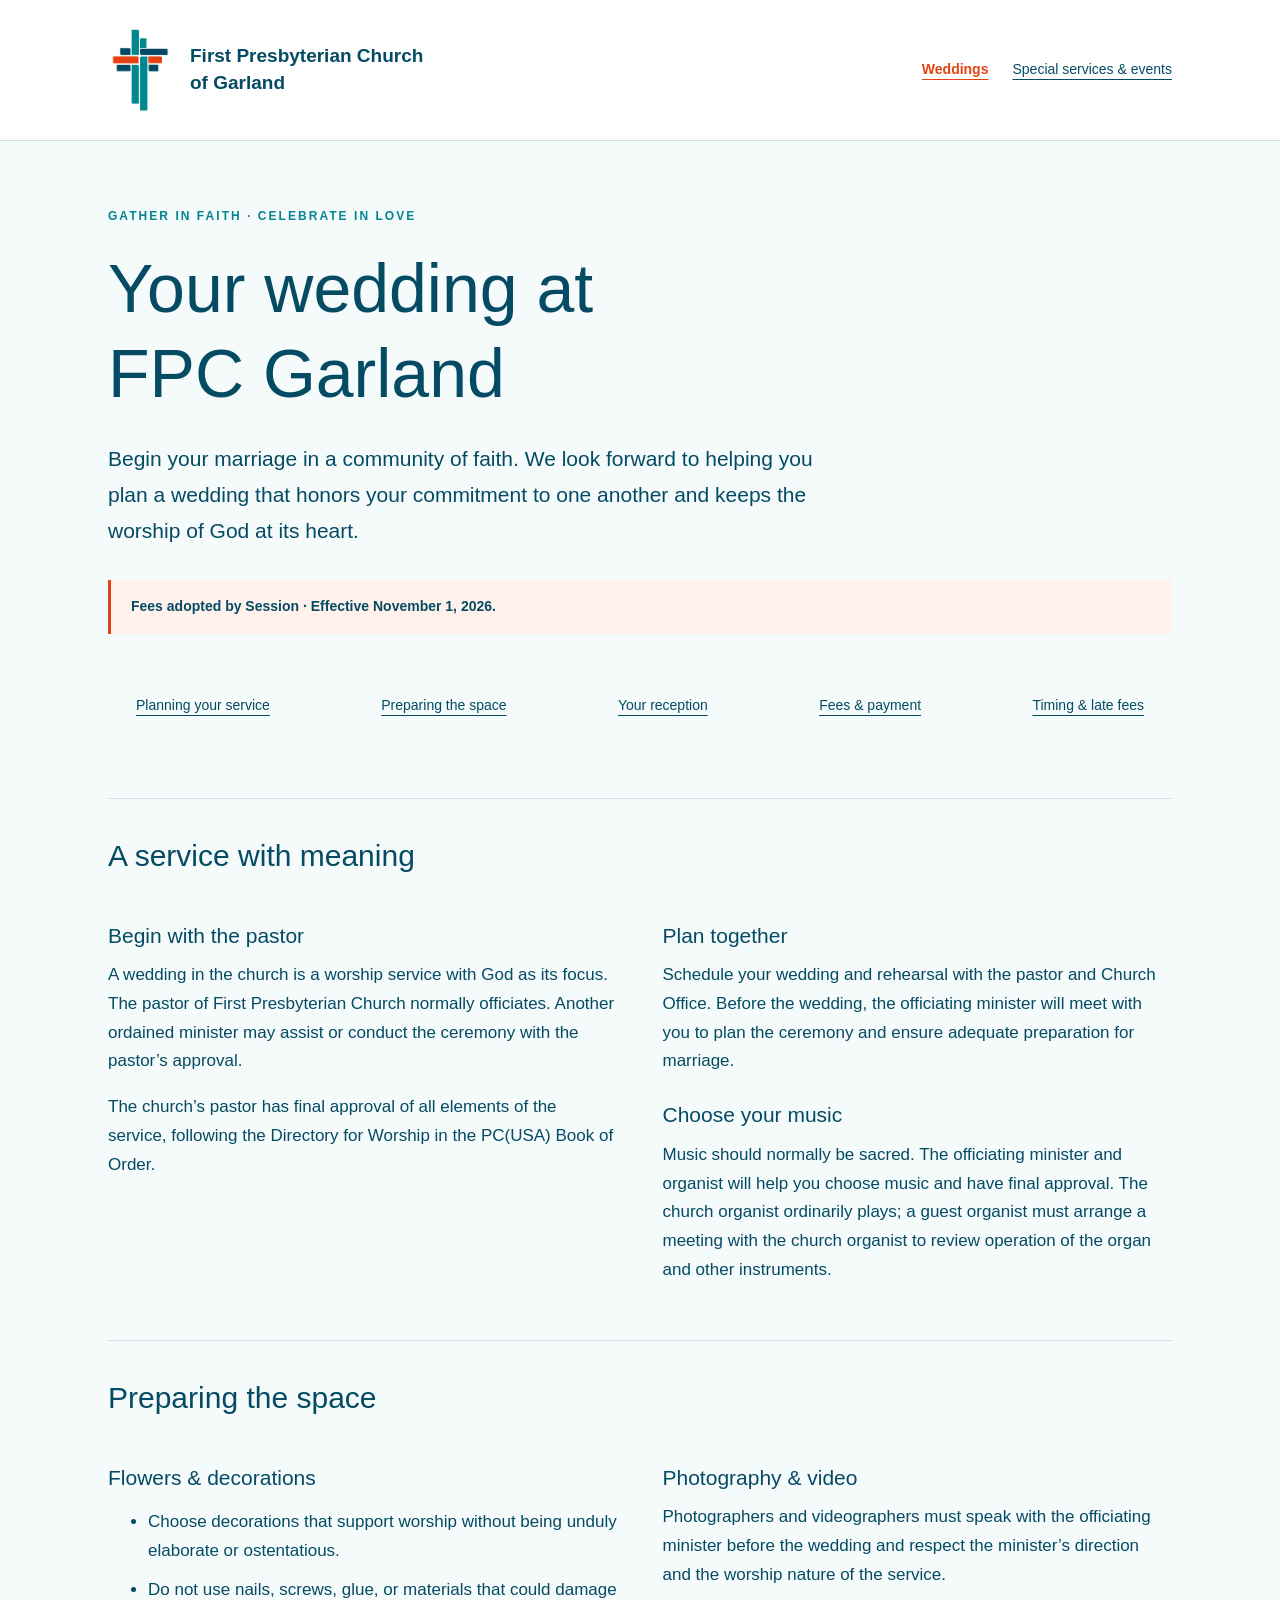
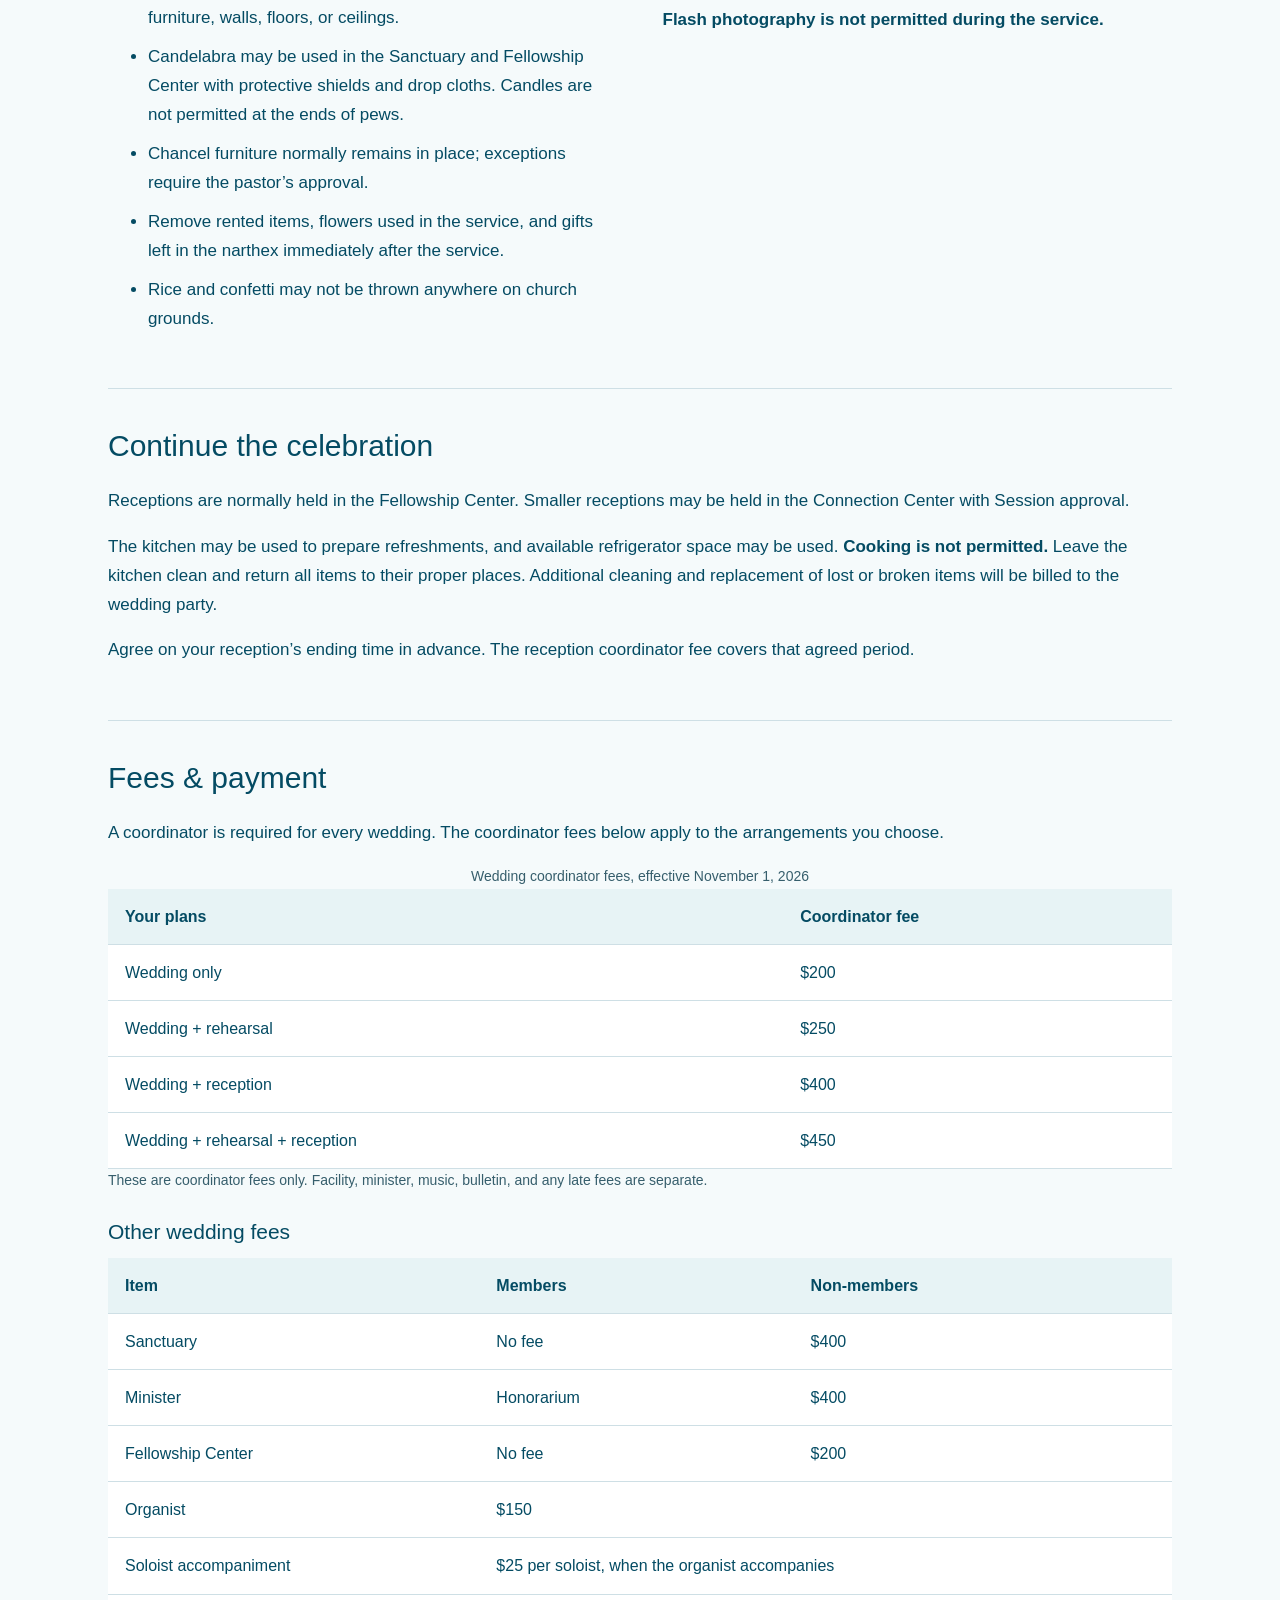
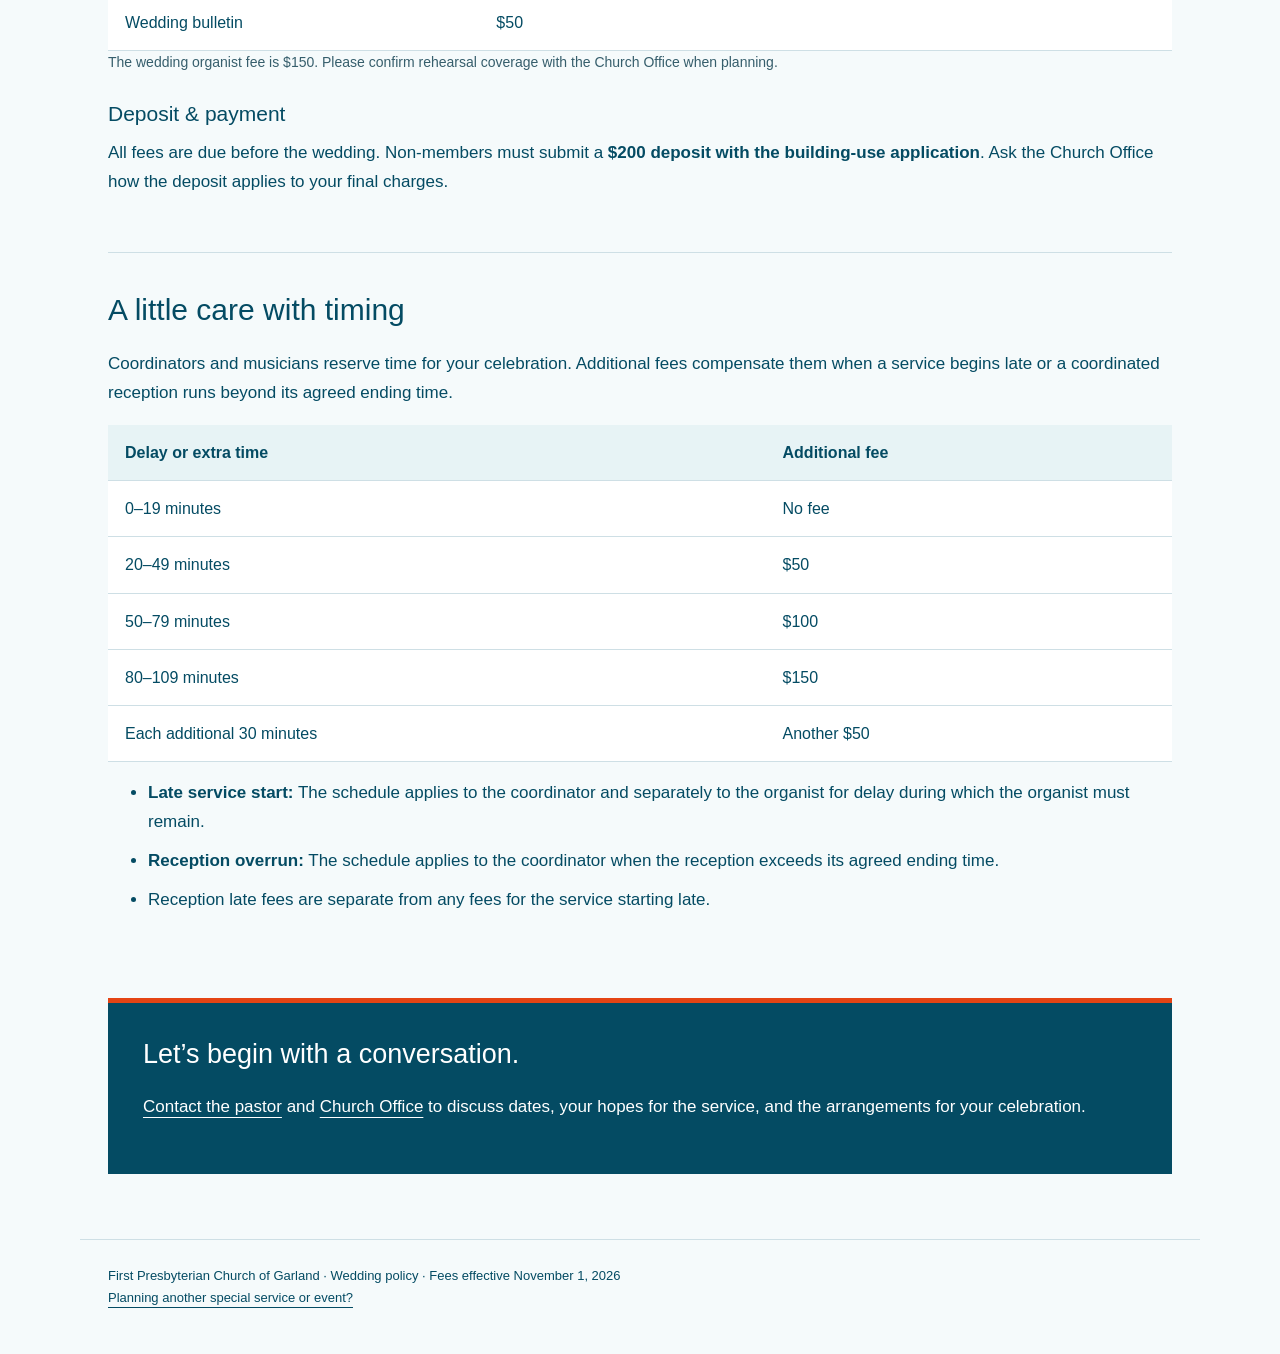
==== index.html @ 1658c7c4 "Add files via upload" ====
<!doctype html><html lang="en"><head><meta charset="utf-8"><meta name="viewport" content="width=device-width, initial-scale=1"><title>Weddings | First Presbyterian Church of Garland</title><link rel="stylesheet" href="styles.css"></head><body>
<header><nav aria-label="Main navigation"><a class="brand" href="index.html"><img src="church-logo.png" alt="" width="64" height="90"><span>First Presbyterian Church<br>of Garland</span></a><div class="links"><a href="index.html" aria-current="page">Weddings</a><a href="special-events.html">Special services &amp; events</a></div></nav></header>
<main><div class="eyebrow">Gather in faith · Celebrate in love</div><h1>Your wedding at<br>FPC Garland</h1><p class="intro">Begin your marriage in a community of faith. We look forward to helping you plan a wedding that honors your commitment to one another and keeps the worship of God at its heart.</p>
<aside class="notice"><strong>Fees adopted by Session · Effective November 1, 2026.</strong></aside>
<nav class="jump" aria-label="On this page"><a href="#planning">Planning your service</a><a href="#details">Preparing the space</a><a href="#reception">Your reception</a><a href="#fees">Fees &amp; payment</a><a href="#timing">Timing &amp; late fees</a></nav>
<section id="planning"><h2>A service with meaning</h2><div class="grid"><div><h3>Begin with the pastor</h3><p>A wedding in the church is a worship service with God as its focus. The pastor of First Presbyterian Church normally officiates. Another ordained minister may assist or conduct the ceremony with the pastor’s approval.</p><p>The church’s pastor has final approval of all elements of the service, following the Directory for Worship in the PC(USA) Book of Order.</p></div><div><h3>Plan together</h3><p>Schedule your wedding and rehearsal with the pastor and Church Office. Before the wedding, the officiating minister will meet with you to plan the ceremony and ensure adequate preparation for marriage.</p><h3>Choose your music</h3><p>Music should normally be sacred. The officiating minister and organist will help you choose music and have final approval. The church organist ordinarily plays; a guest organist must arrange a meeting with the church organist to review operation of the organ and other instruments.</p></div></div></section>
<section id="details"><h2>Preparing the space</h2><div class="grid"><div><h3>Flowers &amp; decorations</h3><ul><li>Choose decorations that support worship without being unduly elaborate or ostentatious.</li><li>Do not use nails, screws, glue, or materials that could damage furniture, walls, floors, or ceilings.</li><li>Candelabra may be used in the Sanctuary and Fellowship Center with protective shields and drop cloths. Candles are not permitted at the ends of pews.</li><li>Chancel furniture normally remains in place; exceptions require the pastor’s approval.</li><li>Remove rented items, flowers used in the service, and gifts left in the narthex immediately after the service.</li><li>Rice and confetti may not be thrown anywhere on church grounds.</li></ul></div><div><h3>Photography &amp; video</h3><p>Photographers and videographers must speak with the officiating minister before the wedding and respect the minister’s direction and the worship nature of the service.</p><p><strong>Flash photography is not permitted during the service.</strong></p></div></div></section>
<section id="reception"><h2>Continue the celebration</h2><p>Receptions are normally held in the Fellowship Center. Smaller receptions may be held in the Connection Center with Session approval.</p><p>The kitchen may be used to prepare refreshments, and available refrigerator space may be used. <strong>Cooking is not permitted.</strong> Leave the kitchen clean and return all items to their proper places. Additional cleaning and replacement of lost or broken items will be billed to the wedding party.</p><p>Agree on your reception’s ending time in advance. The reception coordinator fee covers that agreed period.</p></section>
<section id="fees"><h2>Fees &amp; payment</h2><p>A coordinator is required for every wedding. The coordinator fees below apply to the arrangements you choose.</p><table><caption class="small">Wedding coordinator fees, effective November 1, 2026</caption><thead><tr><th scope="col">Your plans</th><th scope="col">Coordinator fee</th></tr></thead><tbody><tr><td>Wedding only</td><td>$200</td></tr><tr><td>Wedding + rehearsal</td><td>$250</td></tr><tr><td>Wedding + reception</td><td>$400</td></tr><tr><td>Wedding + rehearsal + reception</td><td>$450</td></tr></tbody></table><p class="small">These are coordinator fees only. Facility, minister, music, bulletin, and any late fees are separate.</p>
<h3>Other wedding fees</h3><table><thead><tr><th scope="col">Item</th><th scope="col">Members</th><th scope="col">Non-members</th></tr></thead><tbody><tr><td>Sanctuary</td><td>No fee</td><td>$400</td></tr><tr><td>Minister</td><td>Honorarium</td><td>$400</td></tr><tr><td>Fellowship Center</td><td>No fee</td><td>$200</td></tr><tr><td>Organist</td><td colspan="2">$150</td></tr><tr><td>Soloist accompaniment</td><td colspan="2">$25 per soloist, when the organist accompanies</td></tr><tr><td>Wedding bulletin</td><td colspan="2">$50</td></tr></tbody></table><p class="small">The wedding organist fee is $150. Please confirm rehearsal coverage with the Church Office when planning.</p><h3>Deposit &amp; payment</h3><p>All fees are due before the wedding. Non-members must submit a <strong>$200 deposit with the building-use application</strong>. Ask the Church Office how the deposit applies to your final charges.</p></section>
<section id="timing"><h2>A little care with timing</h2><p>Coordinators and musicians reserve time for your celebration. Additional fees compensate them when a service begins late or a coordinated reception runs beyond its agreed ending time.</p><table><thead><tr><th scope="col">Delay or extra time</th><th scope="col">Additional fee</th></tr></thead><tbody><tr><td>0–19 minutes</td><td>No fee</td></tr><tr><td>20–49 minutes</td><td>$50</td></tr><tr><td>50–79 minutes</td><td>$100</td></tr><tr><td>80–109 minutes</td><td>$150</td></tr><tr><td>Each additional 30 minutes</td><td>Another $50</td></tr></tbody></table><ul><li><strong>Late service start:</strong> The schedule applies to the coordinator and separately to the organist for delay during which the organist must remain.</li><li><strong>Reception overrun:</strong> The schedule applies to the coordinator when the reception exceeds its agreed ending time.</li><li>Reception late fees are separate from any fees for the service starting late.</li></ul></section>
<div class="callout"><h2>Let’s begin with a conversation.</h2><p><a href="mailto:danandersonlittle@gmail.com">Contact the pastor</a> and <a href="mailto:fpcgarlandtx@gmail.com">Church Office</a> to discuss dates, your hopes for the service, and the arrangements for your celebration.</p></div></main><footer>First Presbyterian Church of Garland · Wedding policy · Fees effective November 1, 2026<br><a href="special-events.html">Planning another special service or event?</a></footer></body></html>
---- styles.css ----
:root{--ink:#044b63;--green:#048493;--cream:#f5fafb;--gold:#e44414}*{box-sizing:border-box}body{margin:0;background:var(--cream);color:var(--ink);font:17px/1.7 Corbel,'Segoe UI',Arial,sans-serif}header{border-bottom:1px solid #cedfe5;background:#ffffff}nav{max-width:1120px;margin:auto;padding:25px 28px;display:flex;justify-content:space-between;gap:24px;align-items:center}a{color:inherit;text-underline-offset:5px}nav a{font-size:14px}nav .brand{font-size:16px;font-weight:700;text-decoration:none;max-width:300px;line-height:1.4}.links{display:flex;gap:24px}main{max-width:1120px;margin:auto;padding:65px 28px}.eyebrow{text-transform:uppercase;letter-spacing:.17em;font-size:12px;font-weight:700;color:#048493}h1,h2,h3{font-family:Corbel,'Segoe UI',Arial,sans-serif;line-height:1.25;font-weight:400}h1{font-size:clamp(38px,6vw,68px);max-width:850px;margin:20px 0 25px}h2{font-size:30px;margin:0 0 22px}h3{font-size:21px;margin:26px 0 12px}.intro{font-size:21px;max-width:750px}.notice{border-left:3px solid var(--gold);padding:15px 20px;background:#fff1eb;font-size:14px;margin:32px 0}.jump{display:flex;flex-wrap:wrap;gap:12px 26px;margin:35px 0 55px;font-size:14px}section{border-top:1px solid #cedfe5;padding:38px 0;scroll-margin-top:25px}.grid{display:grid;grid-template-columns:1fr 1fr;gap:45px}.card{background:white;padding:27px;border:1px solid #cedfe5}.card h3{margin-top:0}p{margin:0 0 17px}li{margin-bottom:10px}table{border-collapse:collapse;width:100%;background:#ffffff;font-size:16px}th,td{text-align:left;padding:14px 17px;border-bottom:1px solid #cedfe5;vertical-align:top}th{background:#e7f3f5;font-weight:600}td:last-child{min-width:125px}.small{font-size:14px;color:#365e6c}.callout{background:var(--green);color:#ffffff;padding:35px;margin-top:28px}.callout h2{font-size:27px}footer{max-width:1120px;margin:auto;padding:25px 28px 45px;font-size:13px;border-top:1px solid #cedfe5}@media(max-width:650px){nav{align-items:flex-start;flex-direction:column}.grid{grid-template-columns:1fr;gap:20px}main{padding-top:40px}th,td{padding:12px 10px;font-size:14px}}@media print{nav,.jump{display:none}main{padding:10px}body{background:white;font-size:11pt}h1{font-size:30pt}section{break-inside:avoid}.notice{background:white}.callout{background:white;color:black}a{text-decoration:none}}

nav a[aria-current='page']{color:#e44414;font-weight:700}.callout{background:#044b63;border-top:5px solid #e44414}h1,h2,h3{color:#044b63}.callout h2{color:white}a:hover{color:#e44414}a:focus-visible{outline:3px solid #048493;outline-offset:5px}.eyebrow{font-weight:700}


nav .brand{display:flex;align-items:center;gap:18px;max-width:390px;font-size:19px}nav .brand img{width:64px;height:90px;object-fit:contain;flex-shrink:0}@media(max-width:650px){nav .brand{font-size:18px}nav .brand img{width:50px;height:70px}}
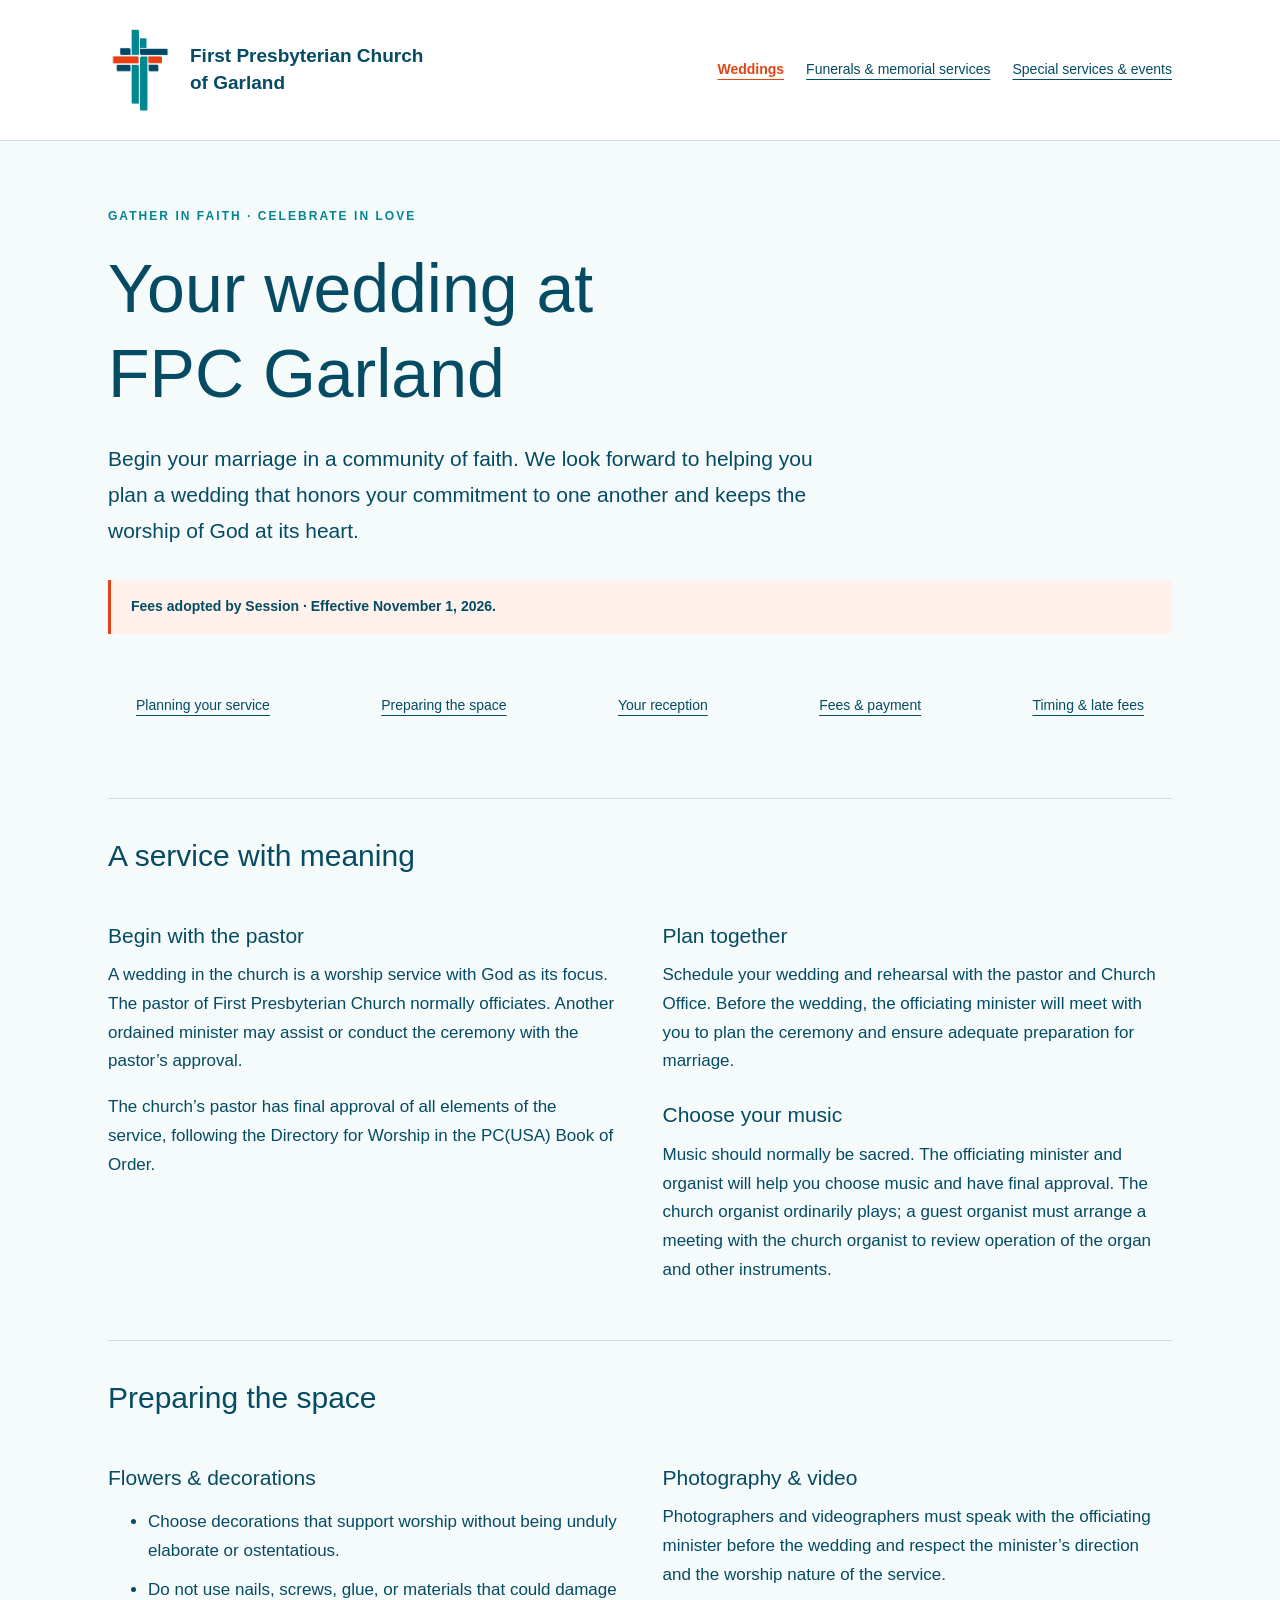
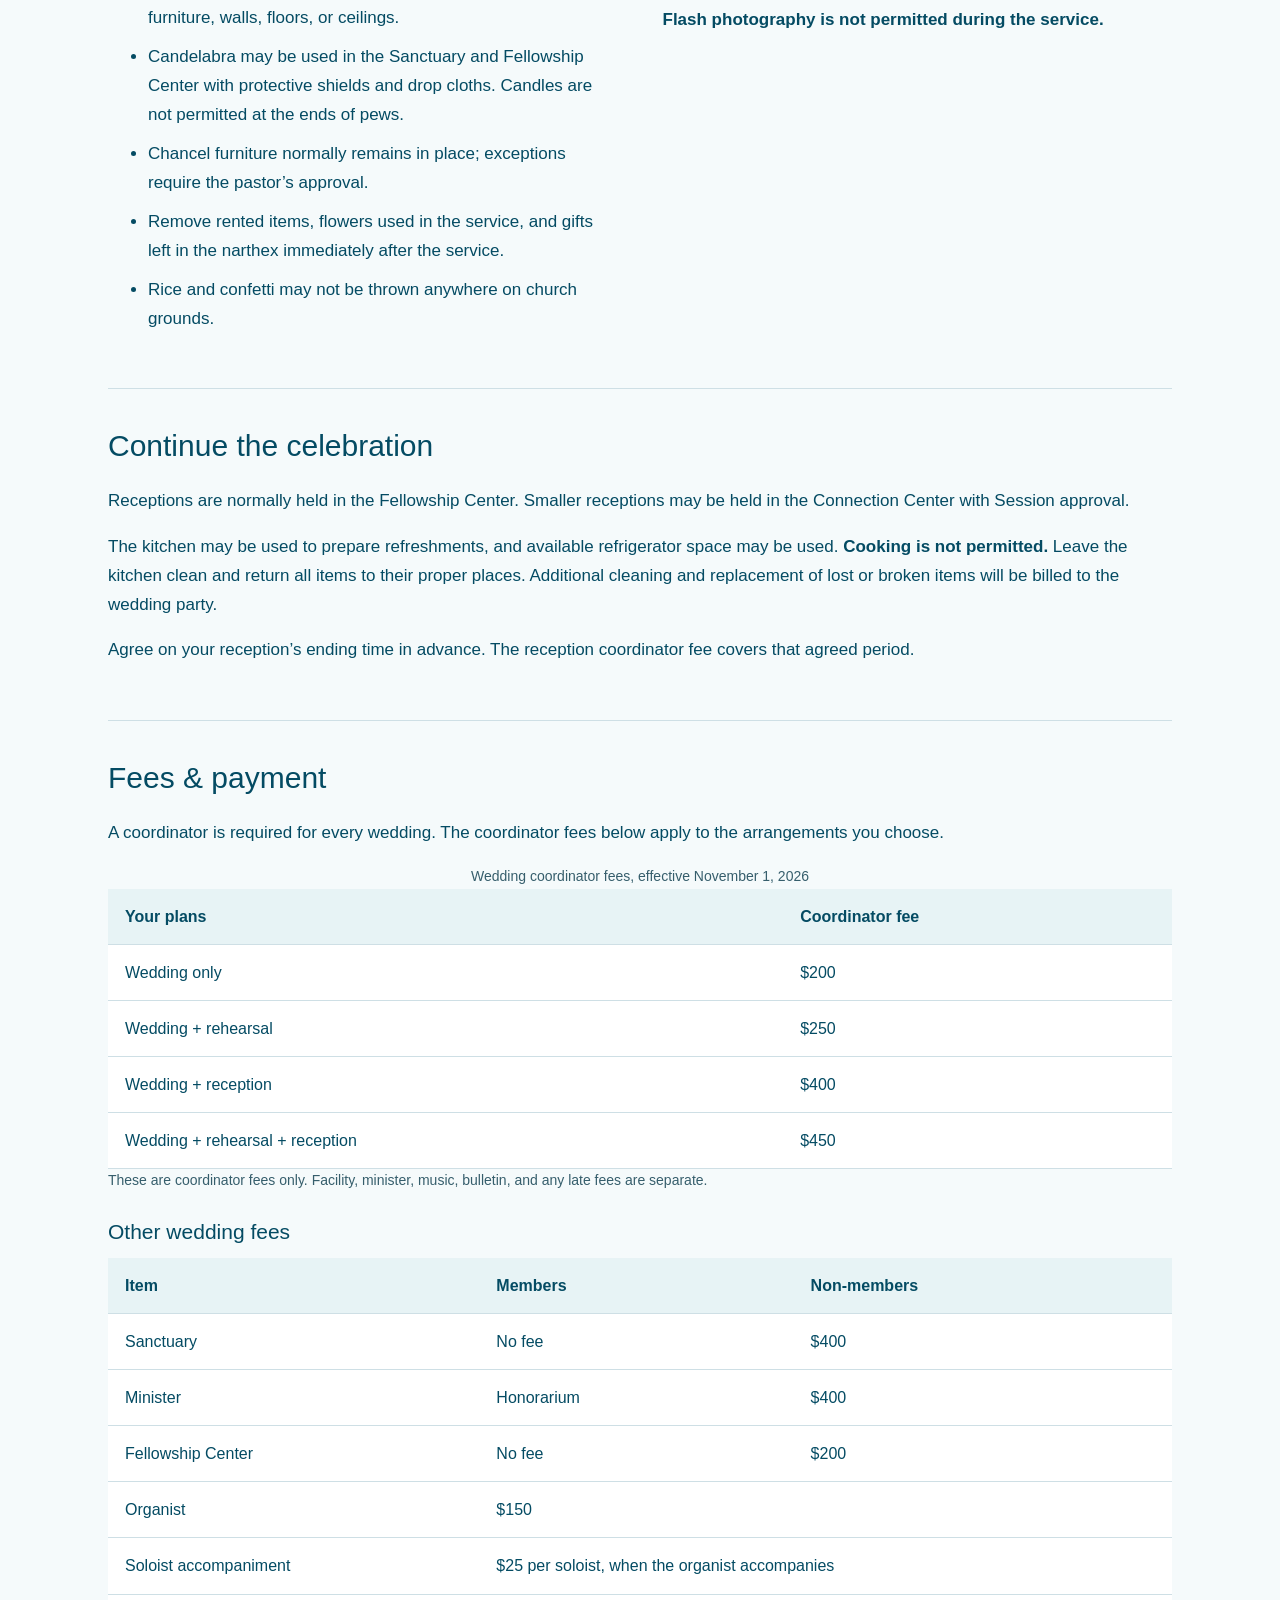
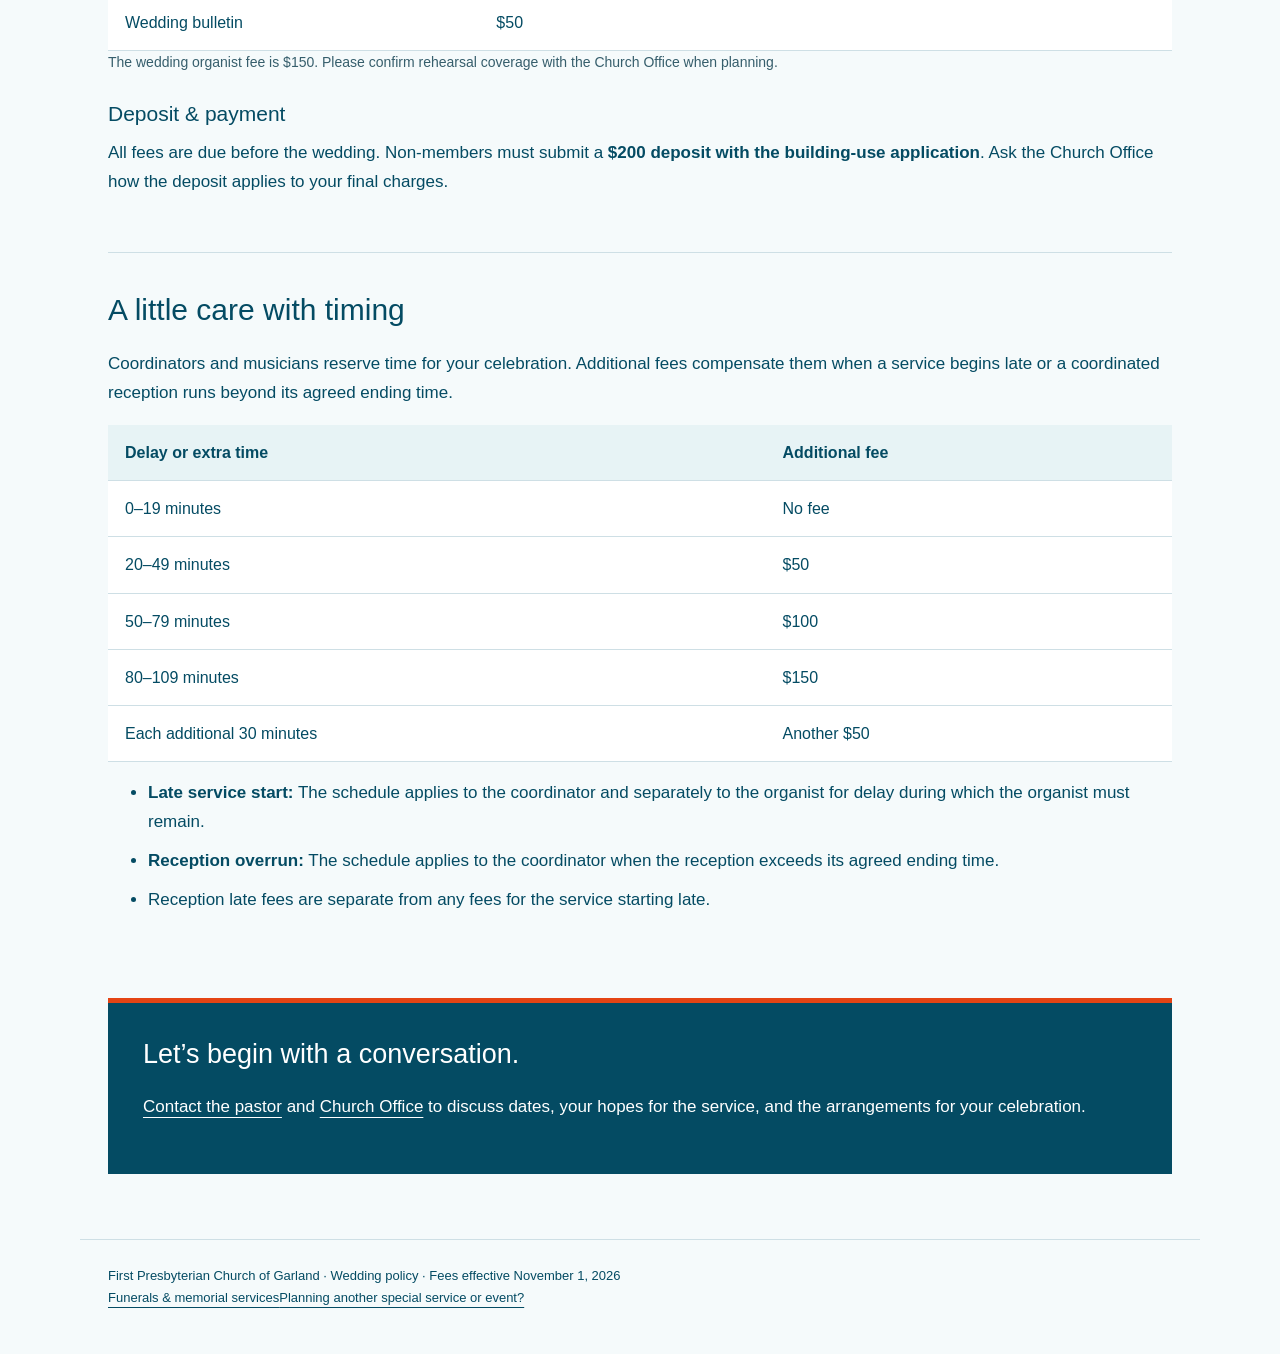
==== commit 0f487ca9: "Add files via upload" ====
--- a/index.html
+++ b/index.html
@@ -1,5 +1,5 @@
 <!doctype html><html lang="en"><head><meta charset="utf-8"><meta name="viewport" content="width=device-width, initial-scale=1"><title>Weddings | First Presbyterian Church of Garland</title><link rel="stylesheet" href="styles.css"></head><body>
-<header><nav aria-label="Main navigation"><a class="brand" href="index.html"><img src="church-logo.png" alt="" width="64" height="90"><span>First Presbyterian Church<br>of Garland</span></a><div class="links"><a href="index.html" aria-current="page">Weddings</a><a href="special-events.html">Special services &amp; events</a></div></nav></header>
+<header><nav aria-label="Main navigation"><a class="brand" href="index.html"><img src="church-logo.png" alt="" width="64" height="90"><span>First Presbyterian Church<br>of Garland</span></a><div class="links"><a href="index.html" aria-current="page">Weddings</a><a href="funerals.html">Funerals &amp; memorial services</a><a href="special-events.html">Special services &amp; events</a></div></nav></header>
 <main><div class="eyebrow">Gather in faith · Celebrate in love</div><h1>Your wedding at<br>FPC Garland</h1><p class="intro">Begin your marriage in a community of faith. We look forward to helping you plan a wedding that honors your commitment to one another and keeps the worship of God at its heart.</p>
 <aside class="notice"><strong>Fees adopted by Session · Effective November 1, 2026.</strong></aside>
 <nav class="jump" aria-label="On this page"><a href="#planning">Planning your service</a><a href="#details">Preparing the space</a><a href="#reception">Your reception</a><a href="#fees">Fees &amp; payment</a><a href="#timing">Timing &amp; late fees</a></nav>
@@ -9,7 +9,9 @@
 <section id="fees"><h2>Fees &amp; payment</h2><p>A coordinator is required for every wedding. The coordinator fees below apply to the arrangements you choose.</p><table><caption class="small">Wedding coordinator fees, effective November 1, 2026</caption><thead><tr><th scope="col">Your plans</th><th scope="col">Coordinator fee</th></tr></thead><tbody><tr><td>Wedding only</td><td>$200</td></tr><tr><td>Wedding + rehearsal</td><td>$250</td></tr><tr><td>Wedding + reception</td><td>$400</td></tr><tr><td>Wedding + rehearsal + reception</td><td>$450</td></tr></tbody></table><p class="small">These are coordinator fees only. Facility, minister, music, bulletin, and any late fees are separate.</p>
 <h3>Other wedding fees</h3><table><thead><tr><th scope="col">Item</th><th scope="col">Members</th><th scope="col">Non-members</th></tr></thead><tbody><tr><td>Sanctuary</td><td>No fee</td><td>$400</td></tr><tr><td>Minister</td><td>Honorarium</td><td>$400</td></tr><tr><td>Fellowship Center</td><td>No fee</td><td>$200</td></tr><tr><td>Organist</td><td colspan="2">$150</td></tr><tr><td>Soloist accompaniment</td><td colspan="2">$25 per soloist, when the organist accompanies</td></tr><tr><td>Wedding bulletin</td><td colspan="2">$50</td></tr></tbody></table><p class="small">The wedding organist fee is $150. Please confirm rehearsal coverage with the Church Office when planning.</p><h3>Deposit &amp; payment</h3><p>All fees are due before the wedding. Non-members must submit a <strong>$200 deposit with the building-use application</strong>. Ask the Church Office how the deposit applies to your final charges.</p></section>
 <section id="timing"><h2>A little care with timing</h2><p>Coordinators and musicians reserve time for your celebration. Additional fees compensate them when a service begins late or a coordinated reception runs beyond its agreed ending time.</p><table><thead><tr><th scope="col">Delay or extra time</th><th scope="col">Additional fee</th></tr></thead><tbody><tr><td>0–19 minutes</td><td>No fee</td></tr><tr><td>20–49 minutes</td><td>$50</td></tr><tr><td>50–79 minutes</td><td>$100</td></tr><tr><td>80–109 minutes</td><td>$150</td></tr><tr><td>Each additional 30 minutes</td><td>Another $50</td></tr></tbody></table><ul><li><strong>Late service start:</strong> The schedule applies to the coordinator and separately to the organist for delay during which the organist must remain.</li><li><strong>Reception overrun:</strong> The schedule applies to the coordinator when the reception exceeds its agreed ending time.</li><li>Reception late fees are separate from any fees for the service starting late.</li></ul></section>
-<div class="callout"><h2>Let’s begin with a conversation.</h2><p><a href="mailto:danandersonlittle@gmail.com">Contact the pastor</a> and <a href="mailto:fpcgarlandtx@gmail.com">Church Office</a> to discuss dates, your hopes for the service, and the arrangements for your celebration.</p></div></main><footer>First Presbyterian Church of Garland · Wedding policy · Fees effective November 1, 2026<br><a href="special-events.html">Planning another special service or event?</a></footer></body></html>
+<div class="callout"><h2>Let’s begin with a conversation.</h2><p><a href="mailto:danandersonlittle@gmail.com">Contact the pastor</a> and <a href="mailto:fpcgarlandtx@gmail.com">Church Office</a> to discuss dates, your hopes for the service, and the arrangements for your celebration.</p></div></main><footer>First Presbyterian Church of Garland · Wedding policy · Fees effective November 1, 2026<br><a href="funerals.html">Funerals &amp; memorial services</a><a href="special-events.html">Planning another special service or event?</a></footer></body></html>
 
 
 
+
+
--- a/styles.css
+++ b/styles.css
@@ -5,3 +5,6 @@
 
 nav .brand{display:flex;align-items:center;gap:18px;max-width:390px;font-size:19px}nav .brand img{width:64px;height:90px;object-fit:contain;flex-shrink:0}@media(max-width:650px){nav .brand{font-size:18px}nav .brand img{width:50px;height:70px}}
 
+
+header .links{flex-wrap:wrap;gap:12px 22px}header .links a{white-space:nowrap}@media(max-width:900px){header nav{align-items:flex-start;flex-direction:column}}
+
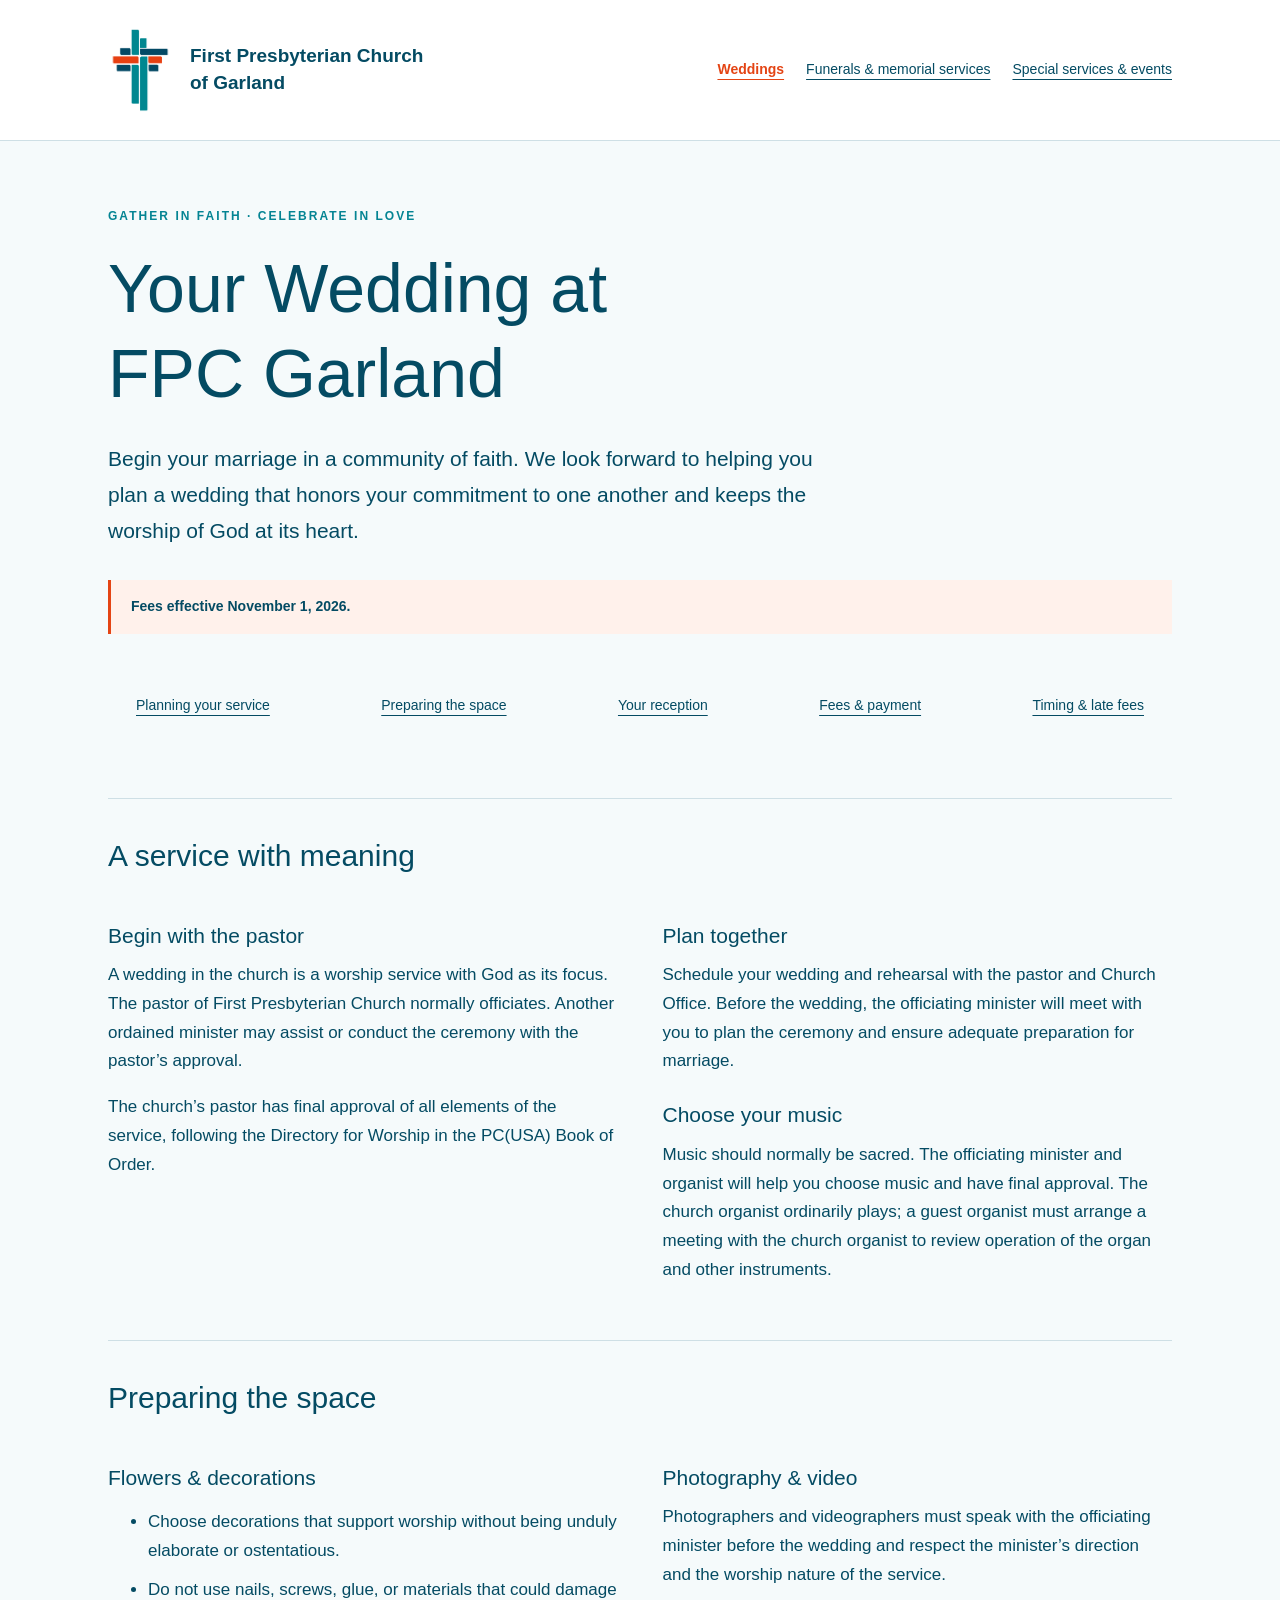
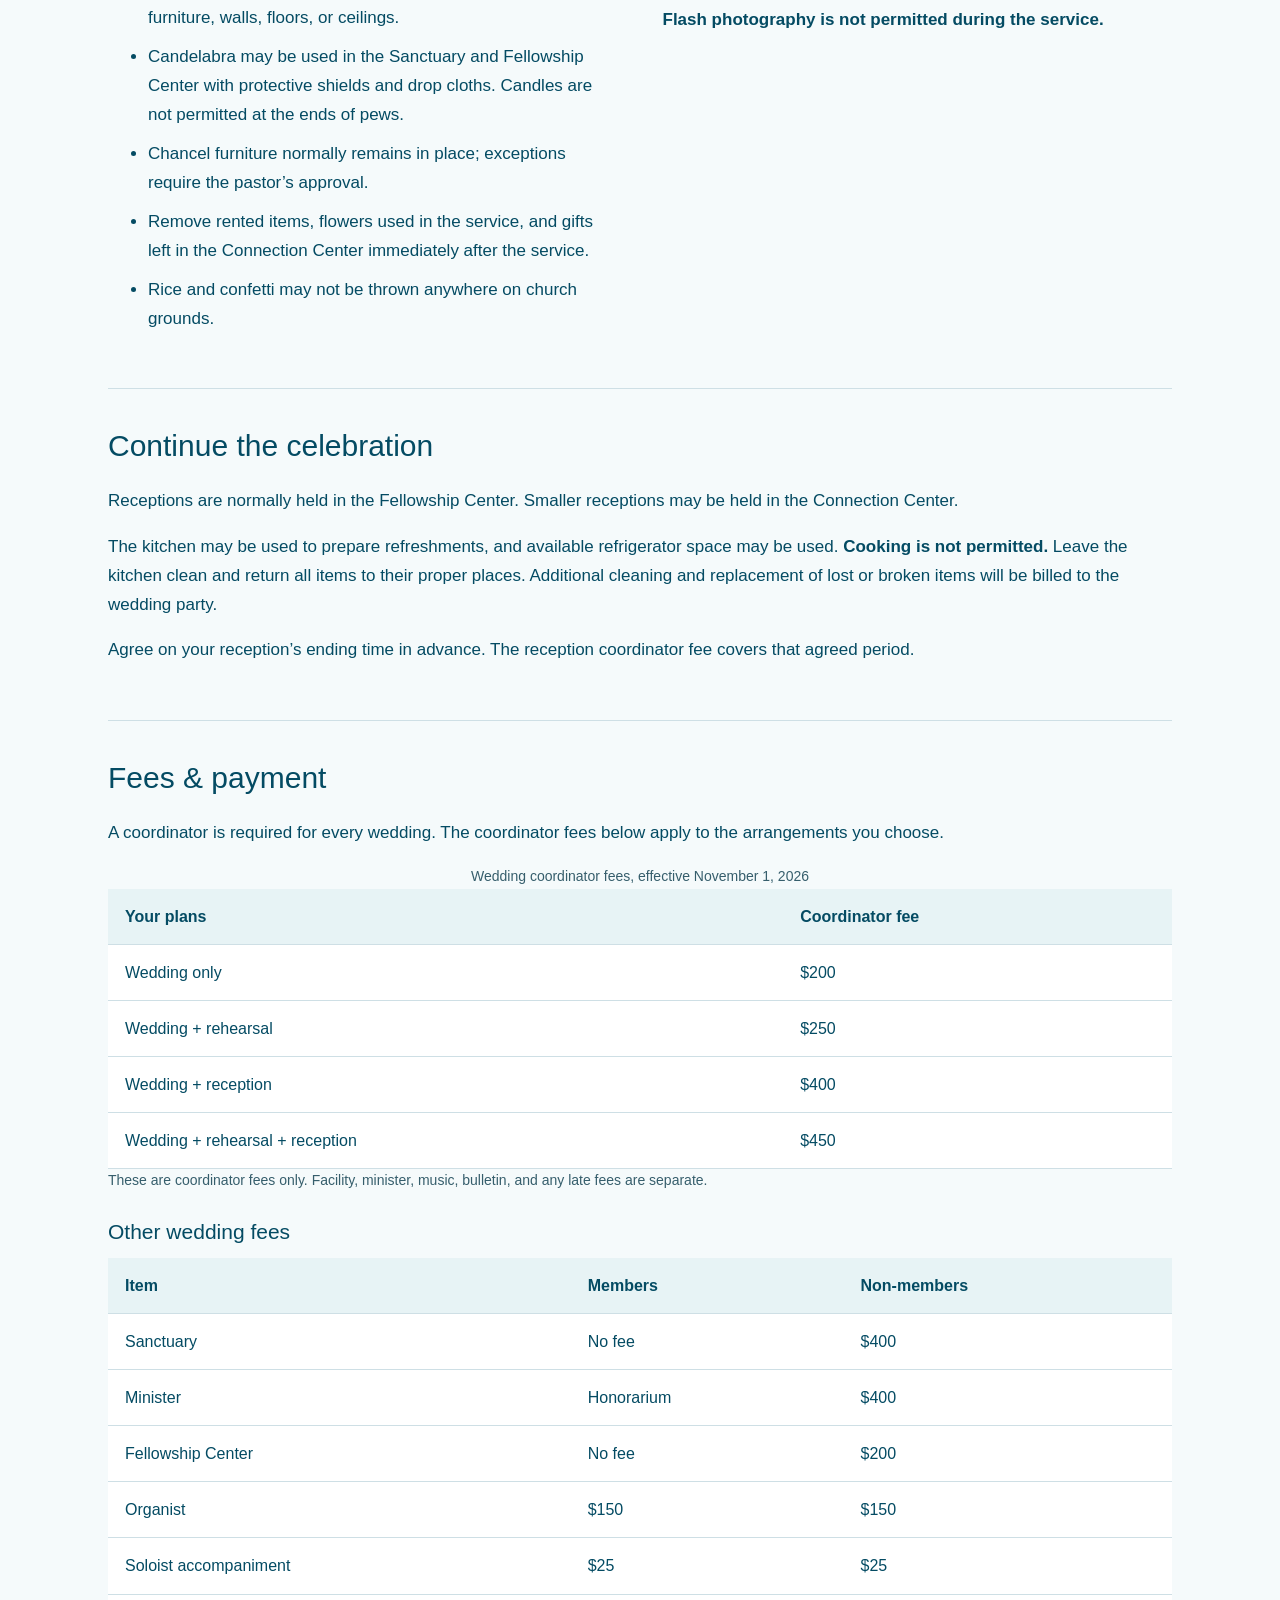
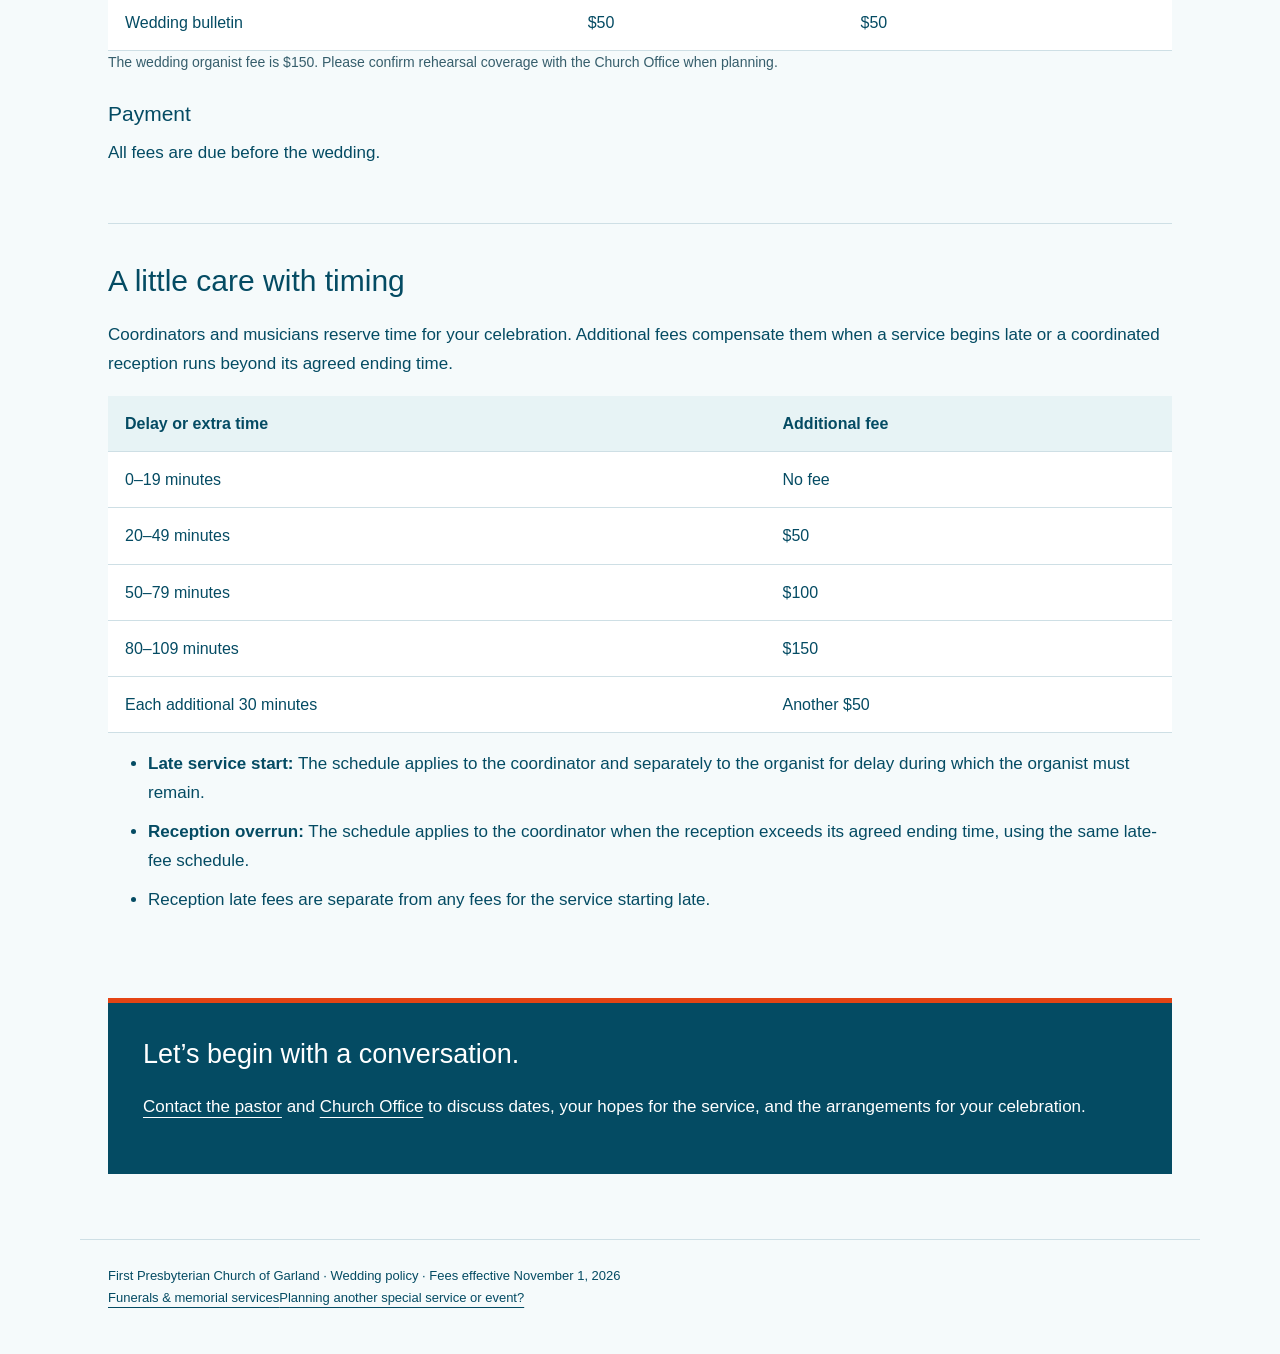
==== commit b7db0c1c: "Add files via upload" ====
--- a/index.html
+++ b/index.html
@@ -1,17 +1,18 @@
 <!doctype html><html lang="en"><head><meta charset="utf-8"><meta name="viewport" content="width=device-width, initial-scale=1"><title>Weddings | First Presbyterian Church of Garland</title><link rel="stylesheet" href="styles.css"></head><body>
 <header><nav aria-label="Main navigation"><a class="brand" href="index.html"><img src="church-logo.png" alt="" width="64" height="90"><span>First Presbyterian Church<br>of Garland</span></a><div class="links"><a href="index.html" aria-current="page">Weddings</a><a href="funerals.html">Funerals &amp; memorial services</a><a href="special-events.html">Special services &amp; events</a></div></nav></header>
-<main><div class="eyebrow">Gather in faith · Celebrate in love</div><h1>Your wedding at<br>FPC Garland</h1><p class="intro">Begin your marriage in a community of faith. We look forward to helping you plan a wedding that honors your commitment to one another and keeps the worship of God at its heart.</p>
-<aside class="notice"><strong>Fees adopted by Session · Effective November 1, 2026.</strong></aside>
+<main><div class="eyebrow">Gather in faith · Celebrate in love</div><h1>Your Wedding at<br>FPC Garland</h1><p class="intro">Begin your marriage in a community of faith. We look forward to helping you plan a wedding that honors your commitment to one another and keeps the worship of God at its heart.</p>
+<aside class="notice"><strong>Fees effective November 1, 2026.</strong></aside>
 <nav class="jump" aria-label="On this page"><a href="#planning">Planning your service</a><a href="#details">Preparing the space</a><a href="#reception">Your reception</a><a href="#fees">Fees &amp; payment</a><a href="#timing">Timing &amp; late fees</a></nav>
 <section id="planning"><h2>A service with meaning</h2><div class="grid"><div><h3>Begin with the pastor</h3><p>A wedding in the church is a worship service with God as its focus. The pastor of First Presbyterian Church normally officiates. Another ordained minister may assist or conduct the ceremony with the pastor’s approval.</p><p>The church’s pastor has final approval of all elements of the service, following the Directory for Worship in the PC(USA) Book of Order.</p></div><div><h3>Plan together</h3><p>Schedule your wedding and rehearsal with the pastor and Church Office. Before the wedding, the officiating minister will meet with you to plan the ceremony and ensure adequate preparation for marriage.</p><h3>Choose your music</h3><p>Music should normally be sacred. The officiating minister and organist will help you choose music and have final approval. The church organist ordinarily plays; a guest organist must arrange a meeting with the church organist to review operation of the organ and other instruments.</p></div></div></section>
-<section id="details"><h2>Preparing the space</h2><div class="grid"><div><h3>Flowers &amp; decorations</h3><ul><li>Choose decorations that support worship without being unduly elaborate or ostentatious.</li><li>Do not use nails, screws, glue, or materials that could damage furniture, walls, floors, or ceilings.</li><li>Candelabra may be used in the Sanctuary and Fellowship Center with protective shields and drop cloths. Candles are not permitted at the ends of pews.</li><li>Chancel furniture normally remains in place; exceptions require the pastor’s approval.</li><li>Remove rented items, flowers used in the service, and gifts left in the narthex immediately after the service.</li><li>Rice and confetti may not be thrown anywhere on church grounds.</li></ul></div><div><h3>Photography &amp; video</h3><p>Photographers and videographers must speak with the officiating minister before the wedding and respect the minister’s direction and the worship nature of the service.</p><p><strong>Flash photography is not permitted during the service.</strong></p></div></div></section>
-<section id="reception"><h2>Continue the celebration</h2><p>Receptions are normally held in the Fellowship Center. Smaller receptions may be held in the Connection Center with Session approval.</p><p>The kitchen may be used to prepare refreshments, and available refrigerator space may be used. <strong>Cooking is not permitted.</strong> Leave the kitchen clean and return all items to their proper places. Additional cleaning and replacement of lost or broken items will be billed to the wedding party.</p><p>Agree on your reception’s ending time in advance. The reception coordinator fee covers that agreed period.</p></section>
+<section id="details"><h2>Preparing the space</h2><div class="grid"><div><h3>Flowers &amp; decorations</h3><ul><li>Choose decorations that support worship without being unduly elaborate or ostentatious.</li><li>Do not use nails, screws, glue, or materials that could damage furniture, walls, floors, or ceilings.</li><li>Candelabra may be used in the Sanctuary and Fellowship Center with protective shields and drop cloths. Candles are not permitted at the ends of pews.</li><li>Chancel furniture normally remains in place; exceptions require the pastor’s approval.</li><li>Remove rented items, flowers used in the service, and gifts left in the Connection Center immediately after the service.</li><li>Rice and confetti may not be thrown anywhere on church grounds.</li></ul></div><div><h3>Photography &amp; video</h3><p>Photographers and videographers must speak with the officiating minister before the wedding and respect the minister’s direction and the worship nature of the service.</p><p><strong>Flash photography is not permitted during the service.</strong></p></div></div></section>
+<section id="reception"><h2>Continue the celebration</h2><p>Receptions are normally held in the Fellowship Center. Smaller receptions may be held in the Connection Center.</p><p>The kitchen may be used to prepare refreshments, and available refrigerator space may be used. <strong>Cooking is not permitted.</strong> Leave the kitchen clean and return all items to their proper places. Additional cleaning and replacement of lost or broken items will be billed to the wedding party.</p><p>Agree on your reception’s ending time in advance. The reception coordinator fee covers that agreed period.</p></section>
 <section id="fees"><h2>Fees &amp; payment</h2><p>A coordinator is required for every wedding. The coordinator fees below apply to the arrangements you choose.</p><table><caption class="small">Wedding coordinator fees, effective November 1, 2026</caption><thead><tr><th scope="col">Your plans</th><th scope="col">Coordinator fee</th></tr></thead><tbody><tr><td>Wedding only</td><td>$200</td></tr><tr><td>Wedding + rehearsal</td><td>$250</td></tr><tr><td>Wedding + reception</td><td>$400</td></tr><tr><td>Wedding + rehearsal + reception</td><td>$450</td></tr></tbody></table><p class="small">These are coordinator fees only. Facility, minister, music, bulletin, and any late fees are separate.</p>
-<h3>Other wedding fees</h3><table><thead><tr><th scope="col">Item</th><th scope="col">Members</th><th scope="col">Non-members</th></tr></thead><tbody><tr><td>Sanctuary</td><td>No fee</td><td>$400</td></tr><tr><td>Minister</td><td>Honorarium</td><td>$400</td></tr><tr><td>Fellowship Center</td><td>No fee</td><td>$200</td></tr><tr><td>Organist</td><td colspan="2">$150</td></tr><tr><td>Soloist accompaniment</td><td colspan="2">$25 per soloist, when the organist accompanies</td></tr><tr><td>Wedding bulletin</td><td colspan="2">$50</td></tr></tbody></table><p class="small">The wedding organist fee is $150. Please confirm rehearsal coverage with the Church Office when planning.</p><h3>Deposit &amp; payment</h3><p>All fees are due before the wedding. Non-members must submit a <strong>$200 deposit with the building-use application</strong>. Ask the Church Office how the deposit applies to your final charges.</p></section>
-<section id="timing"><h2>A little care with timing</h2><p>Coordinators and musicians reserve time for your celebration. Additional fees compensate them when a service begins late or a coordinated reception runs beyond its agreed ending time.</p><table><thead><tr><th scope="col">Delay or extra time</th><th scope="col">Additional fee</th></tr></thead><tbody><tr><td>0–19 minutes</td><td>No fee</td></tr><tr><td>20–49 minutes</td><td>$50</td></tr><tr><td>50–79 minutes</td><td>$100</td></tr><tr><td>80–109 minutes</td><td>$150</td></tr><tr><td>Each additional 30 minutes</td><td>Another $50</td></tr></tbody></table><ul><li><strong>Late service start:</strong> The schedule applies to the coordinator and separately to the organist for delay during which the organist must remain.</li><li><strong>Reception overrun:</strong> The schedule applies to the coordinator when the reception exceeds its agreed ending time.</li><li>Reception late fees are separate from any fees for the service starting late.</li></ul></section>
+<h3>Other wedding fees</h3><table><thead><tr><th scope="col">Item</th><th scope="col">Members</th><th scope="col">Non-members</th></tr></thead><tbody><tr><td>Sanctuary</td><td>No fee</td><td>$400</td></tr><tr><td>Minister</td><td>Honorarium</td><td>$400</td></tr><tr><td>Fellowship Center</td><td>No fee</td><td>$200</td></tr><tr><td>Organist</td><td>$150</td><td>$150</td></tr><tr><td>Soloist accompaniment</td><td>$25</td><td>$25</td></tr><tr><td>Wedding bulletin</td><td>$50</td><td>$50</td></tr></tbody></table><p class="small">The wedding organist fee is $150. Please confirm rehearsal coverage with the Church Office when planning.</p><h3>Payment</h3><p>All fees are due before the wedding.</p></section>
+<section id="timing"><h2>A little care with timing</h2><p>Coordinators and musicians reserve time for your celebration. Additional fees compensate them when a service begins late or a coordinated reception runs beyond its agreed ending time.</p><table><thead><tr><th scope="col">Delay or extra time</th><th scope="col">Additional fee</th></tr></thead><tbody><tr><td>0–19 minutes</td><td>No fee</td></tr><tr><td>20–49 minutes</td><td>$50</td></tr><tr><td>50–79 minutes</td><td>$100</td></tr><tr><td>80–109 minutes</td><td>$150</td></tr><tr><td>Each additional 30 minutes</td><td>Another $50</td></tr></tbody></table><ul><li><strong>Late service start:</strong> The schedule applies to the coordinator and separately to the organist for delay during which the organist must remain.</li><li><strong>Reception overrun:</strong> The schedule applies to the coordinator when the reception exceeds its agreed ending time, using the same late-fee schedule.</li><li>Reception late fees are separate from any fees for the service starting late.</li></ul></section>
 <div class="callout"><h2>Let’s begin with a conversation.</h2><p><a href="mailto:danandersonlittle@gmail.com">Contact the pastor</a> and <a href="mailto:fpcgarlandtx@gmail.com">Church Office</a> to discuss dates, your hopes for the service, and the arrangements for your celebration.</p></div></main><footer>First Presbyterian Church of Garland · Wedding policy · Fees effective November 1, 2026<br><a href="funerals.html">Funerals &amp; memorial services</a><a href="special-events.html">Planning another special service or event?</a></footer></body></html>
 
 
 
 
 
+
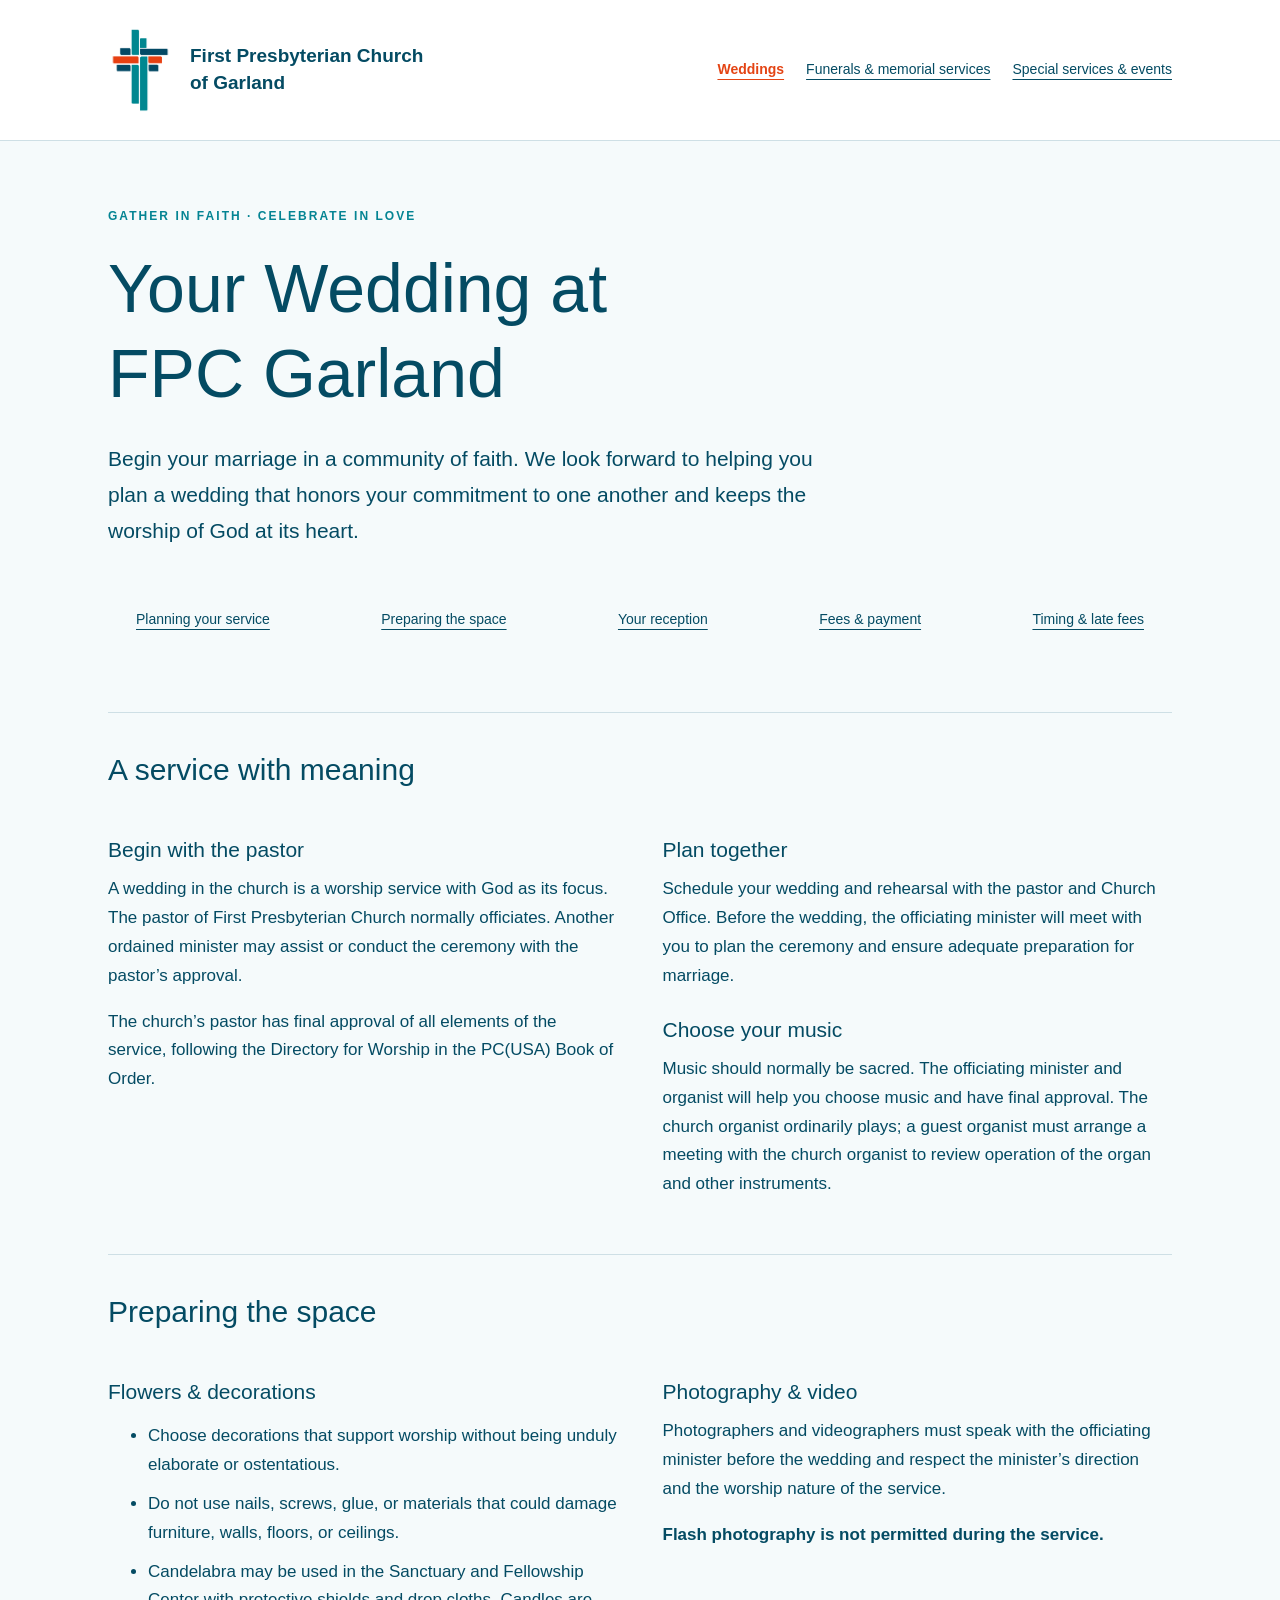
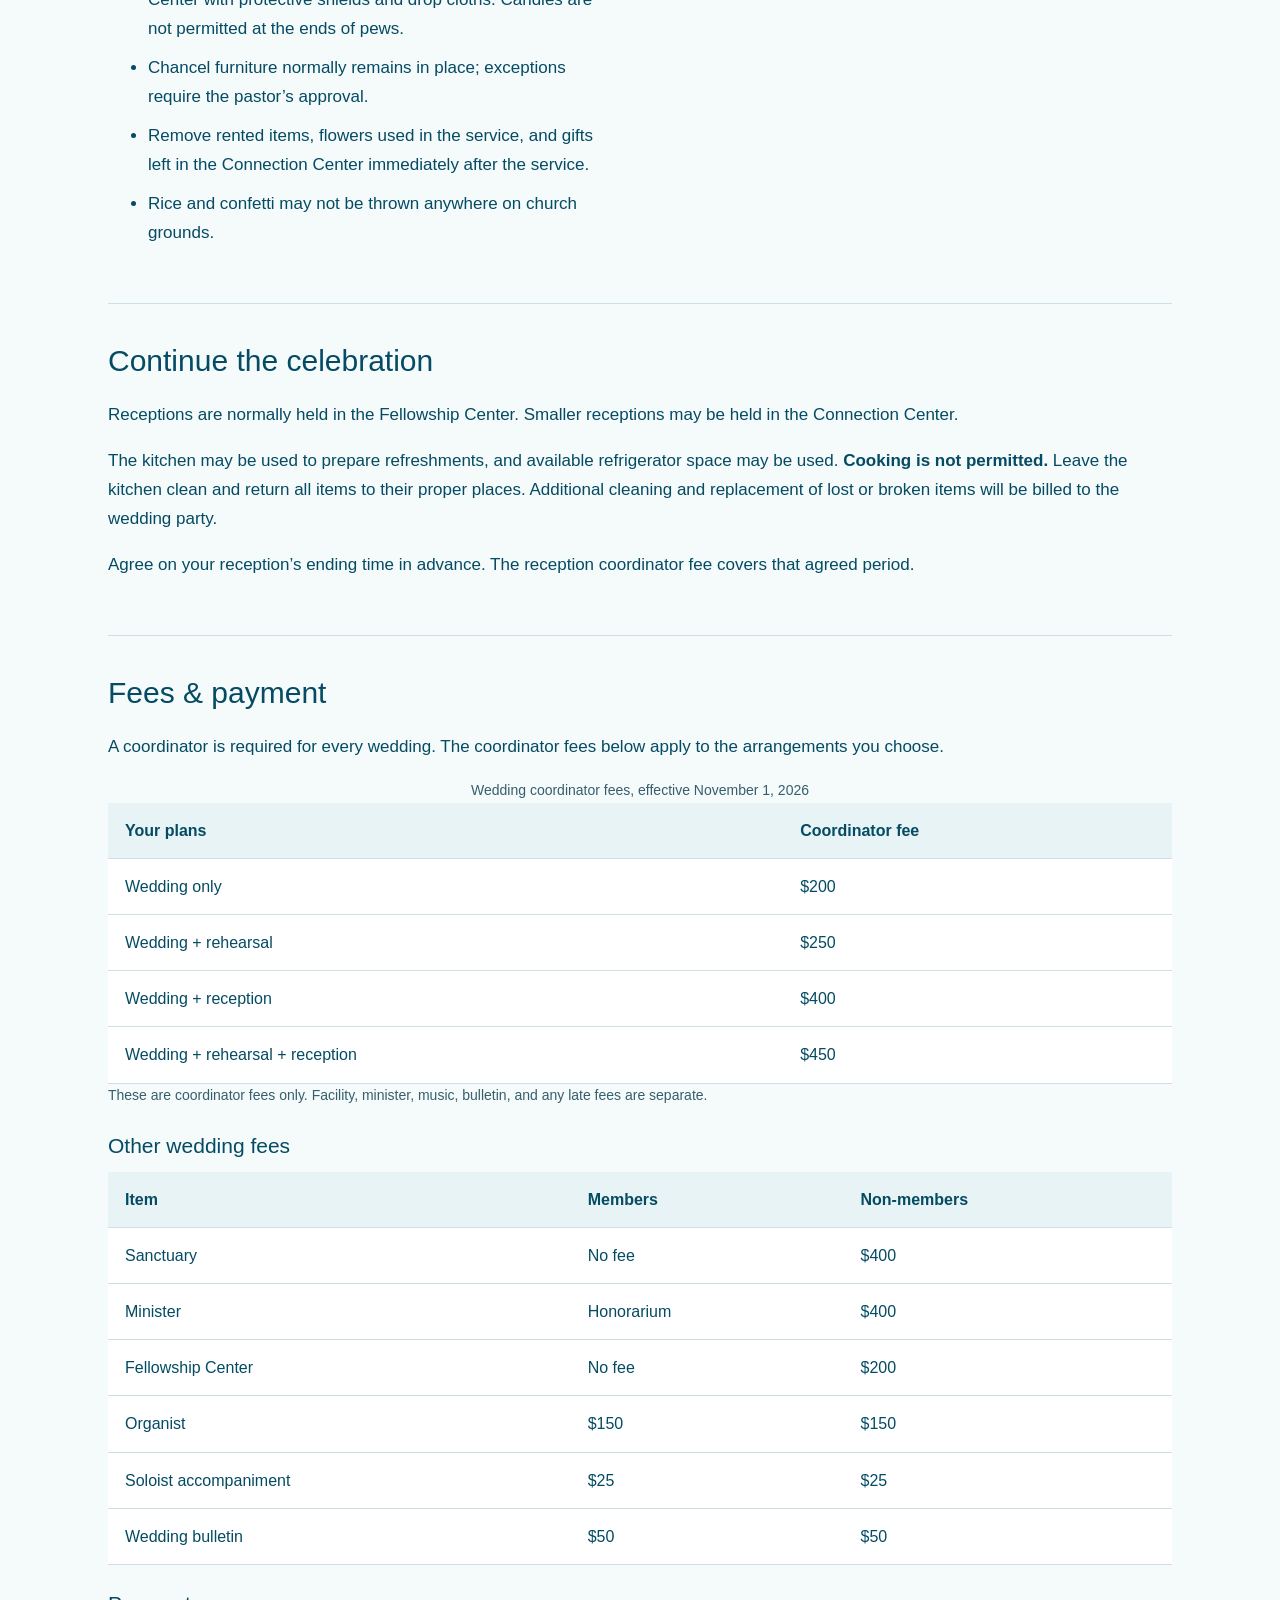
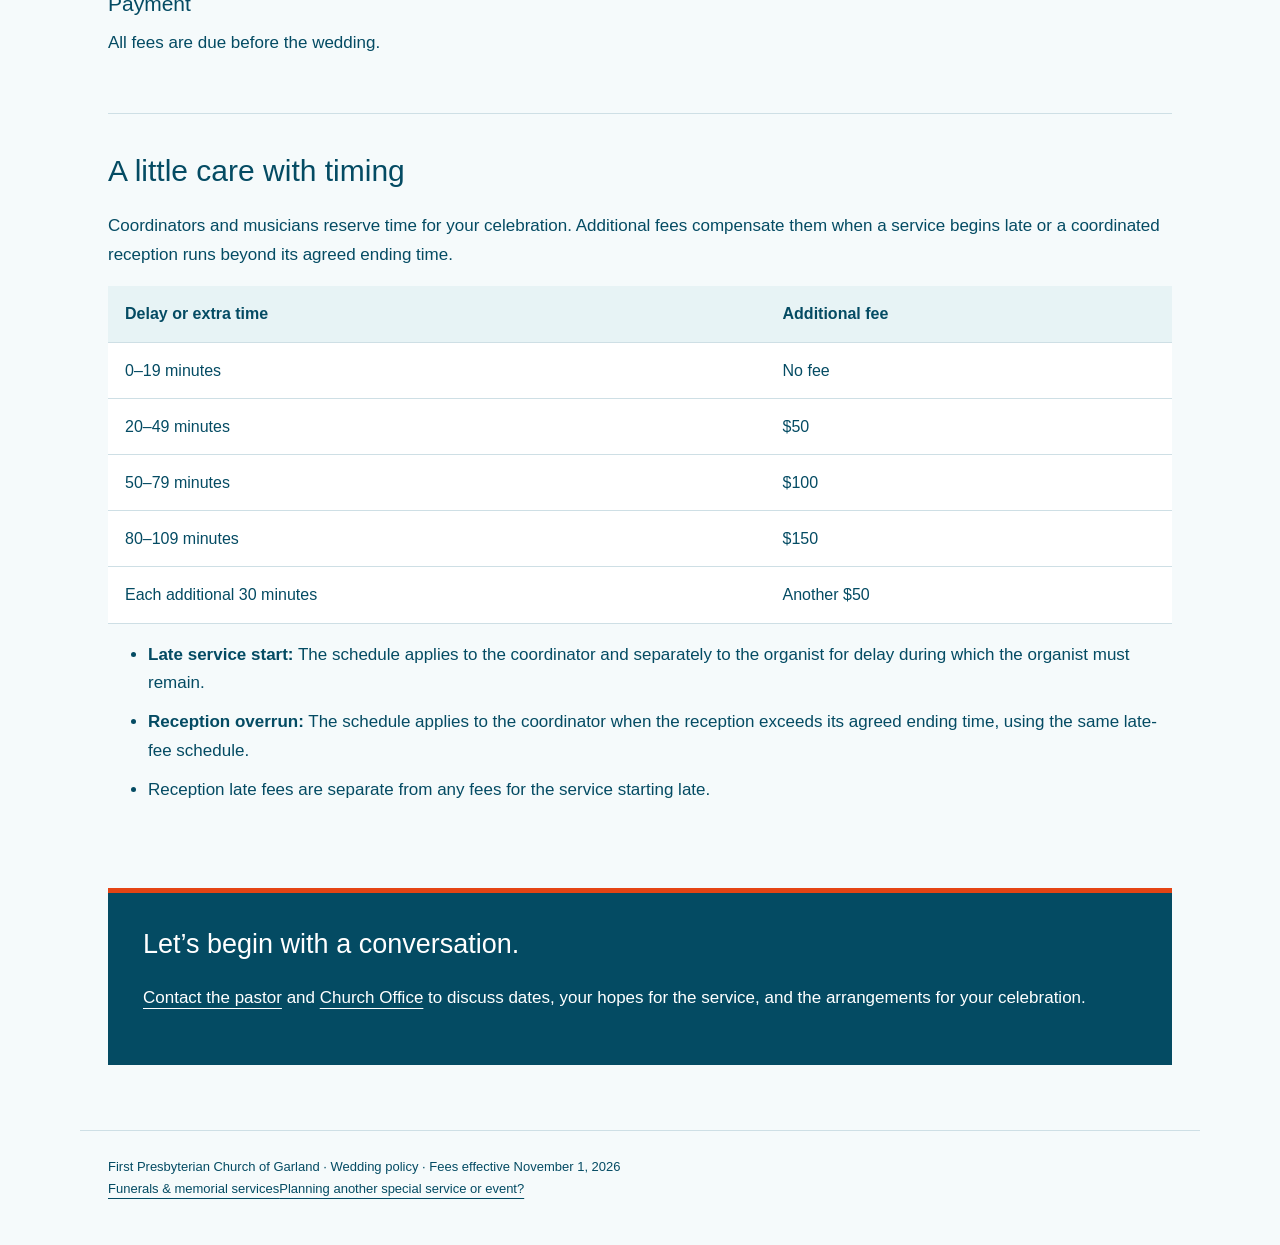
==== commit 3dc64efb: "Add files via upload" ====
--- a/index.html
+++ b/index.html
@@ -1,13 +1,13 @@
 <!doctype html><html lang="en"><head><meta charset="utf-8"><meta name="viewport" content="width=device-width, initial-scale=1"><title>Weddings | First Presbyterian Church of Garland</title><link rel="stylesheet" href="styles.css"></head><body>
 <header><nav aria-label="Main navigation"><a class="brand" href="index.html"><img src="church-logo.png" alt="" width="64" height="90"><span>First Presbyterian Church<br>of Garland</span></a><div class="links"><a href="index.html" aria-current="page">Weddings</a><a href="funerals.html">Funerals &amp; memorial services</a><a href="special-events.html">Special services &amp; events</a></div></nav></header>
 <main><div class="eyebrow">Gather in faith · Celebrate in love</div><h1>Your Wedding at<br>FPC Garland</h1><p class="intro">Begin your marriage in a community of faith. We look forward to helping you plan a wedding that honors your commitment to one another and keeps the worship of God at its heart.</p>
-<aside class="notice"><strong>Fees effective November 1, 2026.</strong></aside>
+
 <nav class="jump" aria-label="On this page"><a href="#planning">Planning your service</a><a href="#details">Preparing the space</a><a href="#reception">Your reception</a><a href="#fees">Fees &amp; payment</a><a href="#timing">Timing &amp; late fees</a></nav>
 <section id="planning"><h2>A service with meaning</h2><div class="grid"><div><h3>Begin with the pastor</h3><p>A wedding in the church is a worship service with God as its focus. The pastor of First Presbyterian Church normally officiates. Another ordained minister may assist or conduct the ceremony with the pastor’s approval.</p><p>The church’s pastor has final approval of all elements of the service, following the Directory for Worship in the PC(USA) Book of Order.</p></div><div><h3>Plan together</h3><p>Schedule your wedding and rehearsal with the pastor and Church Office. Before the wedding, the officiating minister will meet with you to plan the ceremony and ensure adequate preparation for marriage.</p><h3>Choose your music</h3><p>Music should normally be sacred. The officiating minister and organist will help you choose music and have final approval. The church organist ordinarily plays; a guest organist must arrange a meeting with the church organist to review operation of the organ and other instruments.</p></div></div></section>
 <section id="details"><h2>Preparing the space</h2><div class="grid"><div><h3>Flowers &amp; decorations</h3><ul><li>Choose decorations that support worship without being unduly elaborate or ostentatious.</li><li>Do not use nails, screws, glue, or materials that could damage furniture, walls, floors, or ceilings.</li><li>Candelabra may be used in the Sanctuary and Fellowship Center with protective shields and drop cloths. Candles are not permitted at the ends of pews.</li><li>Chancel furniture normally remains in place; exceptions require the pastor’s approval.</li><li>Remove rented items, flowers used in the service, and gifts left in the Connection Center immediately after the service.</li><li>Rice and confetti may not be thrown anywhere on church grounds.</li></ul></div><div><h3>Photography &amp; video</h3><p>Photographers and videographers must speak with the officiating minister before the wedding and respect the minister’s direction and the worship nature of the service.</p><p><strong>Flash photography is not permitted during the service.</strong></p></div></div></section>
 <section id="reception"><h2>Continue the celebration</h2><p>Receptions are normally held in the Fellowship Center. Smaller receptions may be held in the Connection Center.</p><p>The kitchen may be used to prepare refreshments, and available refrigerator space may be used. <strong>Cooking is not permitted.</strong> Leave the kitchen clean and return all items to their proper places. Additional cleaning and replacement of lost or broken items will be billed to the wedding party.</p><p>Agree on your reception’s ending time in advance. The reception coordinator fee covers that agreed period.</p></section>
 <section id="fees"><h2>Fees &amp; payment</h2><p>A coordinator is required for every wedding. The coordinator fees below apply to the arrangements you choose.</p><table><caption class="small">Wedding coordinator fees, effective November 1, 2026</caption><thead><tr><th scope="col">Your plans</th><th scope="col">Coordinator fee</th></tr></thead><tbody><tr><td>Wedding only</td><td>$200</td></tr><tr><td>Wedding + rehearsal</td><td>$250</td></tr><tr><td>Wedding + reception</td><td>$400</td></tr><tr><td>Wedding + rehearsal + reception</td><td>$450</td></tr></tbody></table><p class="small">These are coordinator fees only. Facility, minister, music, bulletin, and any late fees are separate.</p>
-<h3>Other wedding fees</h3><table><thead><tr><th scope="col">Item</th><th scope="col">Members</th><th scope="col">Non-members</th></tr></thead><tbody><tr><td>Sanctuary</td><td>No fee</td><td>$400</td></tr><tr><td>Minister</td><td>Honorarium</td><td>$400</td></tr><tr><td>Fellowship Center</td><td>No fee</td><td>$200</td></tr><tr><td>Organist</td><td>$150</td><td>$150</td></tr><tr><td>Soloist accompaniment</td><td>$25</td><td>$25</td></tr><tr><td>Wedding bulletin</td><td>$50</td><td>$50</td></tr></tbody></table><p class="small">The wedding organist fee is $150. Please confirm rehearsal coverage with the Church Office when planning.</p><h3>Payment</h3><p>All fees are due before the wedding.</p></section>
+<h3>Other wedding fees</h3><table><thead><tr><th scope="col">Item</th><th scope="col">Members</th><th scope="col">Non-members</th></tr></thead><tbody><tr><td>Sanctuary</td><td>No fee</td><td>$400</td></tr><tr><td>Minister</td><td>Honorarium</td><td>$400</td></tr><tr><td>Fellowship Center</td><td>No fee</td><td>$200</td></tr><tr><td>Organist</td><td>$150</td><td>$150</td></tr><tr><td>Soloist accompaniment</td><td>$25</td><td>$25</td></tr><tr><td>Wedding bulletin</td><td>$50</td><td>$50</td></tr></tbody></table><h3>Payment</h3><p>All fees are due before the wedding.</p></section>
 <section id="timing"><h2>A little care with timing</h2><p>Coordinators and musicians reserve time for your celebration. Additional fees compensate them when a service begins late or a coordinated reception runs beyond its agreed ending time.</p><table><thead><tr><th scope="col">Delay or extra time</th><th scope="col">Additional fee</th></tr></thead><tbody><tr><td>0–19 minutes</td><td>No fee</td></tr><tr><td>20–49 minutes</td><td>$50</td></tr><tr><td>50–79 minutes</td><td>$100</td></tr><tr><td>80–109 minutes</td><td>$150</td></tr><tr><td>Each additional 30 minutes</td><td>Another $50</td></tr></tbody></table><ul><li><strong>Late service start:</strong> The schedule applies to the coordinator and separately to the organist for delay during which the organist must remain.</li><li><strong>Reception overrun:</strong> The schedule applies to the coordinator when the reception exceeds its agreed ending time, using the same late-fee schedule.</li><li>Reception late fees are separate from any fees for the service starting late.</li></ul></section>
 <div class="callout"><h2>Let’s begin with a conversation.</h2><p><a href="mailto:danandersonlittle@gmail.com">Contact the pastor</a> and <a href="mailto:fpcgarlandtx@gmail.com">Church Office</a> to discuss dates, your hopes for the service, and the arrangements for your celebration.</p></div></main><footer>First Presbyterian Church of Garland · Wedding policy · Fees effective November 1, 2026<br><a href="funerals.html">Funerals &amp; memorial services</a><a href="special-events.html">Planning another special service or event?</a></footer></body></html>
 
@@ -16,3 +16,5 @@
 
 
 
+
+
